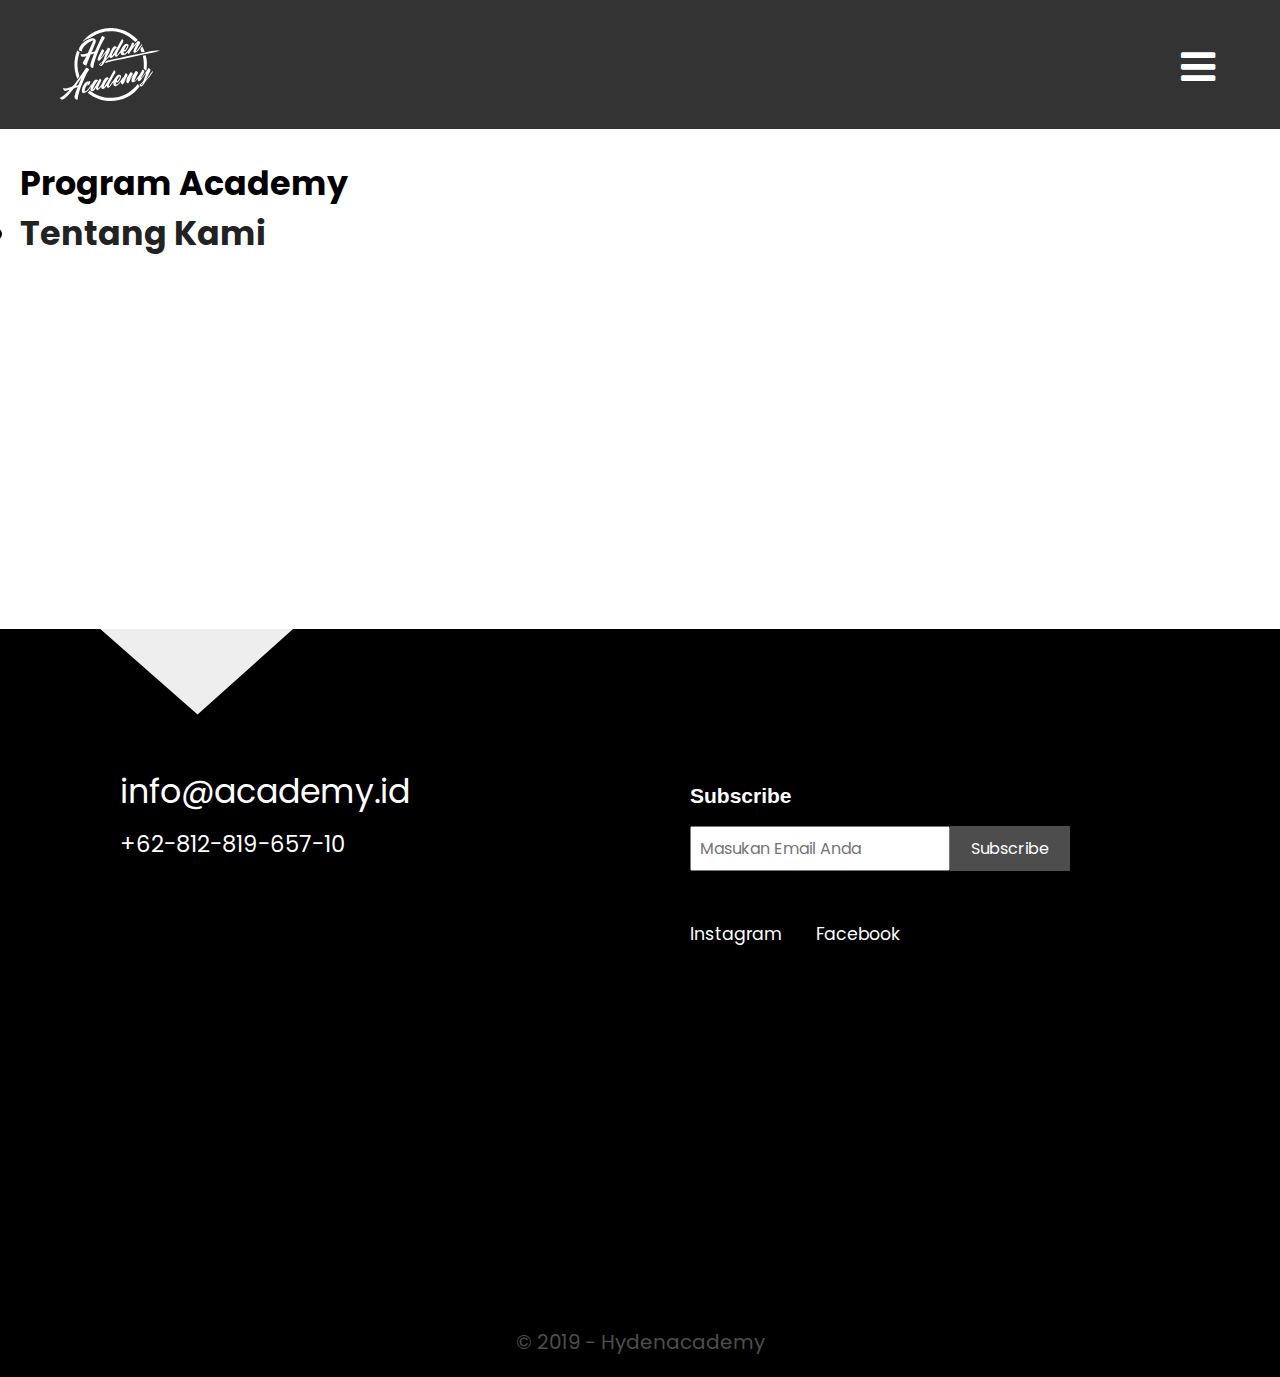
==== akademi.html @ f4fe7ba1 "Add files via upload" ====
<!DOCTYPE html>

<html lang="en">
<head>
  <meta charset="utf-8">
  <script src="https://ajax.googleapis.com/ajax/libs/jquery/3.3.1/jquery.min.js"></script>
  <title>Hyden Academy</title>
  <meta name="viewport" content="width=device-width, initial-scale=1, minimum-scale=1, maximum-scale=1">
  <link href="https://fonts.googleapis.com/css?family=Poppins" rel="stylesheet">
  <link rel="stylesheet" href="https://cdnjs.cloudflare.com/ajax/libs/font-awesome/4.7.0/css/font-awesome.min.css">

  <!-- Link Swiper's CSS -->
  <link rel="stylesheet" href="plugin/dist/css/swiper.min.css">
  <link rel="stylesheet" type="text/css" href="style.css">


</head>
<body>
  <!-- Swiper -->
  <header>
    <div class="top-header-akademi">
      <div class="logo">
        <a href="index.html">
          <img src="img/logowhite.svg" width="100px" alt="logo">
        </a>
      </div>
      <div class="nav">
        <div class="open-nav">
           <i class="fa fa-bars"></i>
        </div>
        <nav>
          <div class="close-nav">
            <i class="fa fa-times"></i>
          </div>
          <ul>
            <li><a href="index.html"> Beranda </a></li>
            <li><a href="index.html#tentangKami" id="tentangkami"> Tentang Kami </a></li>
            <li><a href="index.html#galeriSection" id="galeri-button"> Galeri </a></li>

            <li><a href="akademi.html"> Akademi </a></li>
            <li><a href="index.html"> Karir </a></li>
            <li><a href="index.html"> Dukung Kami </a></li>
            <li><a href="index.html"> Kontak </a></li>
          </ul>
        </nav>
      </div>
    </div>
  </header>
  <div class="clearfix"></div>
  

  <main>
    <div class="col-12 program-academy">
      <div class="title-big f-poppins title-academy1">
        <div class="big-font"><h7>Program Academy</h7></div>
        <li><a href="index.html#tentangKami" id="tentangkami"> Tentang Kami </a></li>
      </div>
    </div>
  </main>
  <img src="img/shape2.svg" width="100%" style="margin-bottom: -4px;">
  <footer>
    <div class="col-6 footer-left">
      <div class="email f-poppins">
        info@academy.id
      </div>
      <div class="number-phone f-poppins">
        +62-812-819-657-10
      </div>
    </div>
     <div class="col-6 footer-right">
      <div class="subs-form">
        <form action="#" method="POST">
          <h2>Subscribe</h2>
          <input type="text" name="" placeholder="Masukan Email Anda"><input type="submit" name="" value="Subscribe">
        </form>
      </div>
      <div class="medsos f-poppins">
        <a href="http://instagram.com" target="_blank">Instagram</a> <a href="http://Facebook.com" target="_blank">Facebook</a>
      </div>
    </div>
    <div class="col-12 footer-bottom f-poppins">
      <center> &copy; 2019 - Hydenacademy</center>
    </div>
  </footer>

  

  <!-- Swiper JS -->
  <script src="plugin/dist/js/swiper.min.js"></script>

  <!-- Initialize Swiper -->
  <script>
    var swiperHead = new Swiper('.swiper-header', {

      spaceBetween: 30,
      centeredSlides: true,
      autoplay: {
        delay: 3000,
        disableOnInteraction: false,
      },
      pagination: {
        el: '.page-head',
        clickable: true,
      },
        fadeEffect: {
        crossFade: true
      },

    });

    var galleryThumbs = new Swiper('.gallery-thumbs', {
      spaceBetween: 10,
      slidesPerView: 7,
      freeMode: true,
      watchSlidesVisibility: true,
      watchSlidesProgress: true,
    });

    var galleryTop = new Swiper('.gallery-top', {
      autoplay: {
        delay: 3000,
        disableOnInteraction: false,
      },
      spaceBetween: 10,
      navigation: {
        nextEl: '.swiper-button-next',
        prevEl: '.swiper-button-prev',
      },
      thumbs: {
        swiper: galleryThumbs
      }
    });

    var swiperCenteredProgram = new Swiper('.swiper-container-centered', {
      slidesPerView: 'auto',
      spaceBetween: 100,
      centeredSlides: true,
      grabCursor: true,
     pagination: {
        el: '.swiper-pagination',
        clickable: true,
      },
    });

   $(document).ready(function(){
      $("nav div").slideUp();
      $("nav ul").slideUp();

     $(".close-nav i").click(function(){
       $("nav div").fadeOut(300);
        $("nav ul").fadeOut(300);
        $("nav").animate({"width":"0%"},700);
      });

     $(".open-nav i").click(function(){
      $("nav div").css({"opacity":"1"});
      $("nav div").fadeIn(800);
      $("nav ul").slideDown(800);
      $("nav").animate({"width":"300px"},300);
     })
   })

   // Add smooth scrolling to all links
  $("#tentangkami,#galeri-button").click(function(event) {
      

      

      $("nav div").fadeOut(300);
      $("nav ul").fadeOut(300);
      $("nav").animate({"width":"0%"},700);

    });
  </script>
</body>
</html>
---- style.css ----
*{
  box-sizing: border-box;
}
html, body {
  position: relative;
  height: 100%;
  background: #fff;
  scroll-behavior: smooth;
}
body {
  background: #eee;
  font-family: Helvetica Neue, Helvetica, Arial, sans-serif;
  font-size: 14px;
  color:#000;
  margin: 0;
  padding: 0;
}
a{
  color: #222;
  text-decoration: none;
}
.header-home{
  position: relative;
  height: 100vh;
  min-height: 550px;
}

.moveCenter{
  position: absolute;
  top: 50%;
  left: 50%;
  transform: translate(-50%,-50%);
}

/*----Coluum---*/
.col-1 {width: 8.33%;}
.col-2 {width: 16.66%;}
.col-3 {width: 25%;}
.col-4 {width: 33.33%;}
.col-5 {width: 41.66%;}
.col-6 {width: 50%;}
.col-7 {width: 58.33%;}
.col-8 {width: 66.66%;}
.col-9 {width: 75%;}
.col-10 {width: 83.33%;}
.col-11 {width: 91.66%;}
.col-12 {width: 100%;}

[class*="col-"]{
  //border:1px solid #000;
  float: left;
}

/*Responsive*/
@media(max-width: 800px){
  [class*="col-"]{
    width: 100%;
  }
}


.clearfix{
  clear: both;
}
.f-poppins{
  font-family: 'Poppins', sans-serif;
}
.swiper-container {
  width: 100%;
  height: 100%;
}
.swiper-pagination-bullet{
  background: yellow;
}
.swiper-slide {
  text-align: center;
  font-size: 18px;
  /* Center slide text vertically */
  display: -webkit-box;
  display: -ms-flexbox;
  display: -webkit-flex;
  display: flex;
  -webkit-box-pack: center;
  -ms-flex-pack: center;
  -webkit-justify-content: center;
  justify-content: center;
  -webkit-box-align: center;
  -ms-flex-align: center;
  -webkit-align-items: center;
  align-items: center;
}
.swiper-slide{
  background-size: cover !important;
}
/*---------  Navigation  ---------*/
.open-nav{
  position: fixed;
  color: #fff;
  top: 40px;
  right: 50px;
  font-size: 30pt;
  cursor: pointer;
  background: #333;
  padding: 5px 15px 5px 15px;
  border-radius: 5px;
  z-index: 99999;
}
.nav nav li{
  list-style: none;
  font-family: "poppins",sans-serif;
  
}
nav{
  position: fixed;
  top: 0;
  right: 0%;
  height: 100vh;
  background: #222;
  overflow-y: auto;
  width: 0px;
  padding-top: 100px;
  z-index: 99999;
}
.nav li{
  margin-right: 40px;
}
.nav nav li a:first-child{
  border-top: none;
}
.nav nav li a{
  display: inline-block;
  padding-left: 20px;
  line-height: 3.5;
  color: #fff;
  font-size: 12pt;
  position: relative;
  display: block;
  margin-left: 0;
  border-bottom: 1px solid #333;
  border-top: 1px solid #333;
}
.nav nav li a:hover:before{
  width: 100%;
  transition: all 0.5s;
  -ms-transition: all 0.5s;
  -moz-transition: all 0.5s;
  -o-transition: all 0.5s;
  -webkit-transition: all 0.5s;
  height: 1.6px;
}
.nav nav li a:before{
  position: absolute;
  bottom: -1px;
  left: 0px;
  content: " ";
  height: 1.3px;
  width: 1px;
  background: #fff;
  transition: all 0.5s;
  -ms-transition: all 0.5s;
  -moz-transition: all 0.5s;
  -o-transition: all 0.5s;
  -webkit-transition: all 0.5s;
}
.close-nav{
  position: absolute;
  top: 40px;
  right: 20%;
  color: #fff;
  z-index: 99;
  font-size: 30pt;
  cursor: pointer;
  transition: all 0.3s;
}
.close-nav:hover i{
  transform: rotate(90deg);
  -webkit-transform: rotate(90deg);
  -ms-transform: rotate(90deg);
  -moz-transform: rotate(90deg);
  transition: all 0.3s;
}

/*------    Top Header     -------*/
.top-header{
  padding: 20px;
  position: absolute;
  z-index: 999;
}
/*------    Header     -------*/
.quotes-head{
  color: #fff;
  letter-spacing: 2px;
  font-size: 29pt;
  text-align: left;
  position: absolute;

  left: 140px;
  font-weight: bold;
}
.quotes-by{
  font-size: 20pt;
  margin-top: 20px;
  color: #eee;
  font-weight: normal;
}
.line-quotes{
  vertical-align: middle;
  display: inline-block;
  height: 1px;
  width: 70px;
  background: #FFCC00;
  margin-right: 20px;
}
/*----Follow Us Header----*/
.followus-header{
  position: absolute;
  z-index: 999;
  bottom: 50px;
  left: 50px;
  color: #fff;
}
.followus-header span{
  margin-right: 80px;
}
.followus-header a{
  position: relative;
  color: #fff;
  margin-right: 30px;
}
.followus-header a:before{
  position: absolute;
  bottom: -7px;
  content: " ";
  height: 1.3px;
  width: 0;
  background: #fff;
  transition: all 0.3s;
  -ms-transition: all 0.3s;
  -moz-transition: all 0.3s;
  -o-transition: all 0.3s;
  -webkit-transition: all 0.3s;
}
.followus-header a:hover:before{
  width: 100%;
  transition: all 0.3s;
  -ms-transition: all 0.3s;
  -moz-transition: all 0.3s;
  -o-transition: all 0.3s;
  -webkit-transition: all 0.3s;
}



/*-----ABOUT----*/
.about{
  height: 100vh;
  position: relative;
}
.about p{
  font-size: 13pt;
  margin-top: 80px;
  width: 500px;
  line-height: 2;
}
.button-about{
  float: right;
  margin-top: 60px;
  margin-bottom: -80px;
}
.button-about a{
  display: block;
  background: #fff;
  padding: 10px;
  width: 210px;
  border:3px solid #333;
  text-align: center;
  font-weight: bold;
  border-radius: 50px;
  box-shadow: 0px 15px 15px -10px rgba(0,0,0,0.3);
  transition: all 0.3s;
  -webkit-transform:all 0.3s;
  -ms-transform:all 0.3s;
  -moz-transform:all 0.3s;
  -o-transform:all 0.3s;
}
.button-about a:hover{
  background: #333;
  color: #fff;
  transition: all 0.3s;
  -webkit-transform:all 0.3s;
  -ms-transform:all 0.3s;
  -moz-transform:all 0.3s;
  -o-transform:all 0.3s;
}


/*Heading*/
.title-big{
  margin-top: -100px;
  font-size: 25pt;
  font-weight: bold;
}
.title-big .big-font{
  display: inline-block;
}
.program-head{
  margin-top: 100px;
}
.title-big .main-head{
  display: inline-block;
  margin-top: 25px;
  vertical-align: top;
}
.title-small{
  font-weight: bold;
  font-size: 13pt;
}

/*--Gallery--*/
.gallery-col{
  height: 100vh;
  min-height: 550px;
}

.gallery-div {
  width: 100%;
  margin-left: auto;
  margin-right: auto;
}
.slide-swipe {
  
  
}
.gallery-top {
  height: 85%;
  width: 100%;
}
.img-gal-cover .swiper-slide{
  background-size: cover !important;
  background-position: center !important;
  position: relative;
}
.gal-caption{
  position: absolute;
  top: 15%;
  left: 5%;
  padding: 20px;
  width: 30%;
  font-size: 17pt;
  letter-spacing: 1px;
  background: rgba(0,0,0,0.9);
  color: #fff;
}
.gallery-thumbs {
  height: 15%;
  box-sizing: border-box;
  padding: 10px 0;
}
.gallery-thumbs .swiper-slide {
  height: 100%;
  opacity: 0.4;
}
.gallery-thumbs .swiper-slide-thumb-active {
  opacity: 1;
}


/*-----Program------*/
.program-academy{
  background: #fff;
  height: 530px;
  position: relative;
}
.text-big-program{
  position: absolute !important;
  top: 30px;
  left: 50px;
}
.swiper-container-centered{
  top: 50%;
  right: 0%;
  -webkit-transform:translate(0%,-50%);
  -ms-transform:translate(0%,-50%);
  -o-transform:translate(0%,-50%);
  -moz-transform:translate(0%,-50%);
  width: 100%;
  height: 280px;
  margin-top: 30px;
}
.swiper-container-centered .box-program{
  text-align: center;
  font-size: 18px;
  background: #fff;
  width: 500px;
  box-shadow: 0px 0px 10px -1px rgba(0,0,0,0.5);
}
.box-program{
  position: relative;

}
.detail-program{
  font-size: 11pt;
  text-align: left;
  margin-top: -60px;
}
.detail-program li{
  list-style-type: circle;
}
.detail-program h2{
  font-size: 17pt;
}
.detail-footer{
  position: absolute;
  bottom: 0;
  left: 0;
  
  width: 100%;
  height: 60px;
}
.box-program:nth-child(1) .detail-footer,
 .box-program:nth-child(1) .time{
  background: #A26D42;
}
.box-program:nth-child(2) .detail-footer,
 .box-program:nth-child(2) .time{
  background: #A2A2A8;
}
.box-program:nth-child(3) .detail-footer,
 .box-program:nth-child(3) .time{
  background: #FACF23;
}
.detail-footer a{
  background: #fff;
  border:2px solid #000;
  position: absolute;
  right: 30px;
  top: -20px;
  padding: 3px;
  display: block;
  width: 100px;
  border-radius: 100px;
}
.detail-footer a:hover{
  background: #333;
  color: #fff;
}
.time{
  padding: 10px;
  color: #fff;
  position: absolute;
  top: 0;
  right: 0;
}
.swp{
  margin-top: 5px;
}
.pagenation-program{
  margin-top: 30px;

}
.pagenation-program .swiper-pagination-bullet{
  top: 0 !important;
  background: #FEF966;
  padding: 1px;
}


/*Info COl*/
.info-col{
  background-image: url(img/gal2.jpg);
  background-position: bottom;
  background-size: cover;
  background-attachment: fixed;
  position: relative;
  z-index: 1;
}
.info-col:before{
  content: " ";
  position: absolute;
  width: 100%;
  height: 100%;
  background:rgba(0,0,0,0.8);
  z-index: -1;
  top: 0;
  left: 0;
}
.note-paper{
  position: absolute;
  width: 350px;
  padding: 40px 20px 40px 20px;
  background: #F7F86F;
  right: 200px;
  top: 100px;
  font-size: 12pt;
  line-height: 2;
  color: #333;
}
.info{
  padding: 70px;
  font-size: 20pt;
  font-weight: bold;
  color: #fff;
}


/*----Contact & Location----*/
.contact-loc{
  height: 98vh;
  background: #fff;
}
.location{
  position: relative;
}
.maps-address{
  margin: 0px 80px 80px 80px;
}
.location .maps{
  display: inline-block;
  box-shadow: 0px 30px 30px -20px rgba(0,0,0,0.3);
  transition: all 0.3s;
  width: 350px;
}
.location .maps:hover{
  box-shadow: 0px 10px 20px -1px rgba(0,0,0,0.3);
  transition: all 0.3s;
}
.contact-form h1{
  margin-left: 50px;
}
.location h1{
  margin-left: 80px;
}
.address{
  margin-top: 30px;
  color: #333;
  width: 350px;
  font-size: 13pt;
  text-align: center;
  font-weight: bold;
}
.form-contact{
  margin-left: 35px;
  position: absolute;
  display: block;
  float: none;
  width: 30%;
}
.name-emal input{
  width: 43% !important;
}
.form-contact input,.form-contact textarea{
  width: 95%;
  padding: 8px;
  margin: 15px 10px 15px 10px;
  border:none;
  border-bottom: 2px solid #333;
  outline: none;
  font-size: 14pt;
  font-family: 'Poppins', sans-serif;
}
.submit-button input{
  font-family: 'Poppins', sans-serif;
  background: #fff;
  color: #333;
  border:2px solid #333;
  cursor: pointer;
  border-radius: 100px;
  box-shadow: 0px 10px 20px -10px rgba(0,0,0,0.5);
  transition: all 0.3s;
  -ms-transition: all 0.3s;
  -moz-transition: all 0.3s;
  -o-transition: all 0.3s;
  -webkit-transition: all 0.3s;
}
.submit-button input:hover{
  background: #333;
  color: #fff;
  transition: all 0.3s;
  -ms-transition: all 0.3s;
  -moz-transition: all 0.3s;
  -o-transition: all 0.3s;
  -webkit-transition: all 0.3s;
}


/*footer*/
footer .col-6{
  background: #000;
  color: #fff;
  height: 60vh;
}
.footer-left{
  padding-left: 120px;
}
.footer-right{
  padding-left: 50px;
}
.email{
  font-size: 25pt;
}
.number-phone{
  font-size: 17pt;
  margin-top: 10px;
}
.subs-form input{
  font-family: 'Poppins', sans-serif;
  padding: 8px;
}
.subs-form input[type="text"]{
   width: 260px;
   font-size: 12pt;
}
.subs-form input[type="submit"]{
  font-size: 12pt;
  background: #4D4D4D;
  border:2px solid #4D4D4D;
  cursor: pointer;
  width: 120px;
  color: #fff;
}
.medsos{
  margin-top: 50px;
}
.medsos a{
  color: #fff;
  margin-right: 30px;
  font-size: 13pt;
  position: relative;
}
.medsos a:hover:before{
  width: 100%;
  transition: all 0.3s;
  -ms-transition: all 0.3s;
  -moz-transition: all 0.3s;
  -o-transition: all 0.3s;
  -webkit-transition: all 0.3s;
}
.medsos a:before{
  position: absolute;
  bottom: -7px;
  content: " ";
  height: 1.3px;
  width: 0;
  background: #fff;
  transition: all 0.3s;
  -ms-transition: all 0.3s;
  -moz-transition: all 0.3s;
  -o-transition: all 0.3s;
  -webkit-transition: all 0.3s;
}
.footer-bottom{
  color: #4d4d4d;
  background: #000;
  font-size: 15pt;
  padding: 20px;
}

.button-more a{
  font-weight: bold;
  padding: 12px;
  background: #fff;
  display: block;
  width: 300px;
  border:3px solid #333;
  margin: 20px;
  border-radius: 100px;
  box-shadow: 0px 20px 10px -10px rgba(0,0,0,0.3);
  transition: all 0.3s;
  -ms-transition: all 0.3s;
  -moz-transition: all 0.3s;
  -o-transition: all 0.3s;
  -webkit-transition: all 0.3s;
}
.button-more a:hover{
  background: #333;
  color: #fff;
  transition: all 0.3s;
  -ms-transition: all 0.3s;
  -moz-transition: all 0.3s;
  -o-transition: all 0.3s;
  -webkit-transition: all 0.3s;
}
.top-header-akademi{

}


@media(max-width: 800px){
  .logo-height{
    display: none;
  }
  
  .quotes-head{
    top: 50%;
    font-size: 23pt;
    -webkit-transform:translate(0%,-50%);
  -ms-transform:translate(0%,-50%);
  -o-transform:translate(0%,-50%);
  -moz-transform:translate(0%,-50%);
  }
  .quotes-by{
    font-size: 15pt;
  }
  .logo-height {
    padding-top: 30px;
    height: 30vh;
  }
  .about p{
    padding: 30px;
    margin-top: 20px;
    padding-top: 20px;
    width: 100%;
    font-size: 11pt;
  }
  .title-big{
    font-size: 20pt;
    margin-left: 30px;
  }
  .title-small{
    margin-left: 30px;
  }
  .followus-header{
    font-size: 11pt;
    
  }
  .followus-header span{
    margin-right: 13px;
  }
  .followus-header a{
    margin-right: 10px;
     margin-right: 10px !important;
  }
  .button-about{
    margin-top: 0px;
    margin-right: 30px;
  }
  .quotes-head{
    left: 30px;
  }
  .moveCenter,.program-academy{
    left: 0%;
    -webkit-transform:translate(0%,-0%);
    -ms-transform:translate(0%,-0%);
    -o-transform:translate(0%,-0%);
    -moz-transform:translate(0%,-0%);
  }
  .moveCenter{
    top: 10%;
  }
  .detail-program{
    font-size: 9pt;
    line-height: 1.5;
  }
  .text-big-program{
    margin-top: 10px;
    left: 0;
  }
  .button-about a{
    font-size: 10pt;
  }
  .detail-program{
    font-size: 9pt;
    line-height: 1.5;
  }
  .detail-footer a{
    font-size: 11pt;
    top: -10px;
  }
  .detail-footer{
    padding: 4px;
  }
  .time{
    font-size: 10pt;
  }
  .info{
    font-size: 16pt;
    padding: 40px 40px 40px 20px;
  }
  #rem{
    display: none;
  }
  .maps iframe ,.address{
    width: 100% !important;
  }
  .location .maps{
     width: 100%;
  }
  .maps-address{
    margin: 30px;
  }
  .form-contact{
    margin: 25px;
    width: auto;
  }
  .location h1{
    margin-left: 30px;
  }
  .contact-form h1{
    margin-left: 30px;
  }
  .name-emal input{
    width: 42% !important;
  }
  .contact-loc{
    height: 600px;
  }
  .form-contact input,.form-contact textarea{
    width: 92%;
  }
  .footer-left{
    padding: 30px;
  }
  footer .col-6:nth-child(1){
    height: 180px;
  }
  footer .col-6:nth-child(2){
    height: 400px;
  }
  
  .title-big{
    margin-top: 0px;
  }
  .logo img{
    width: 120px;
  }
  .gal-caption{
    width: 60%;
    font-size: 15pt;
    text-align: left;
  }
  .open-nav{
    right: 25px;
    top: 30px;
  }
  .info-col{
    background-attachment: local;
  }
  .program-head{
    margin-top: 0px;
  }


  
}
@media(max-width: 500px){
  .swiper-container-centered .box-program{
    width: 100%;
  }
}
@media(max-width: 1055px){
  .note-paper{
    display: none; 
  }
}




/*Akademi*/
.top-header-akademi{
  padding: 28px 28px 25px 60px;
  background: #333;
}
.program-academy{
  height: 500px;
}
.title-academy1{
  margin-top: 30px !important;
  margin: 20px;
}
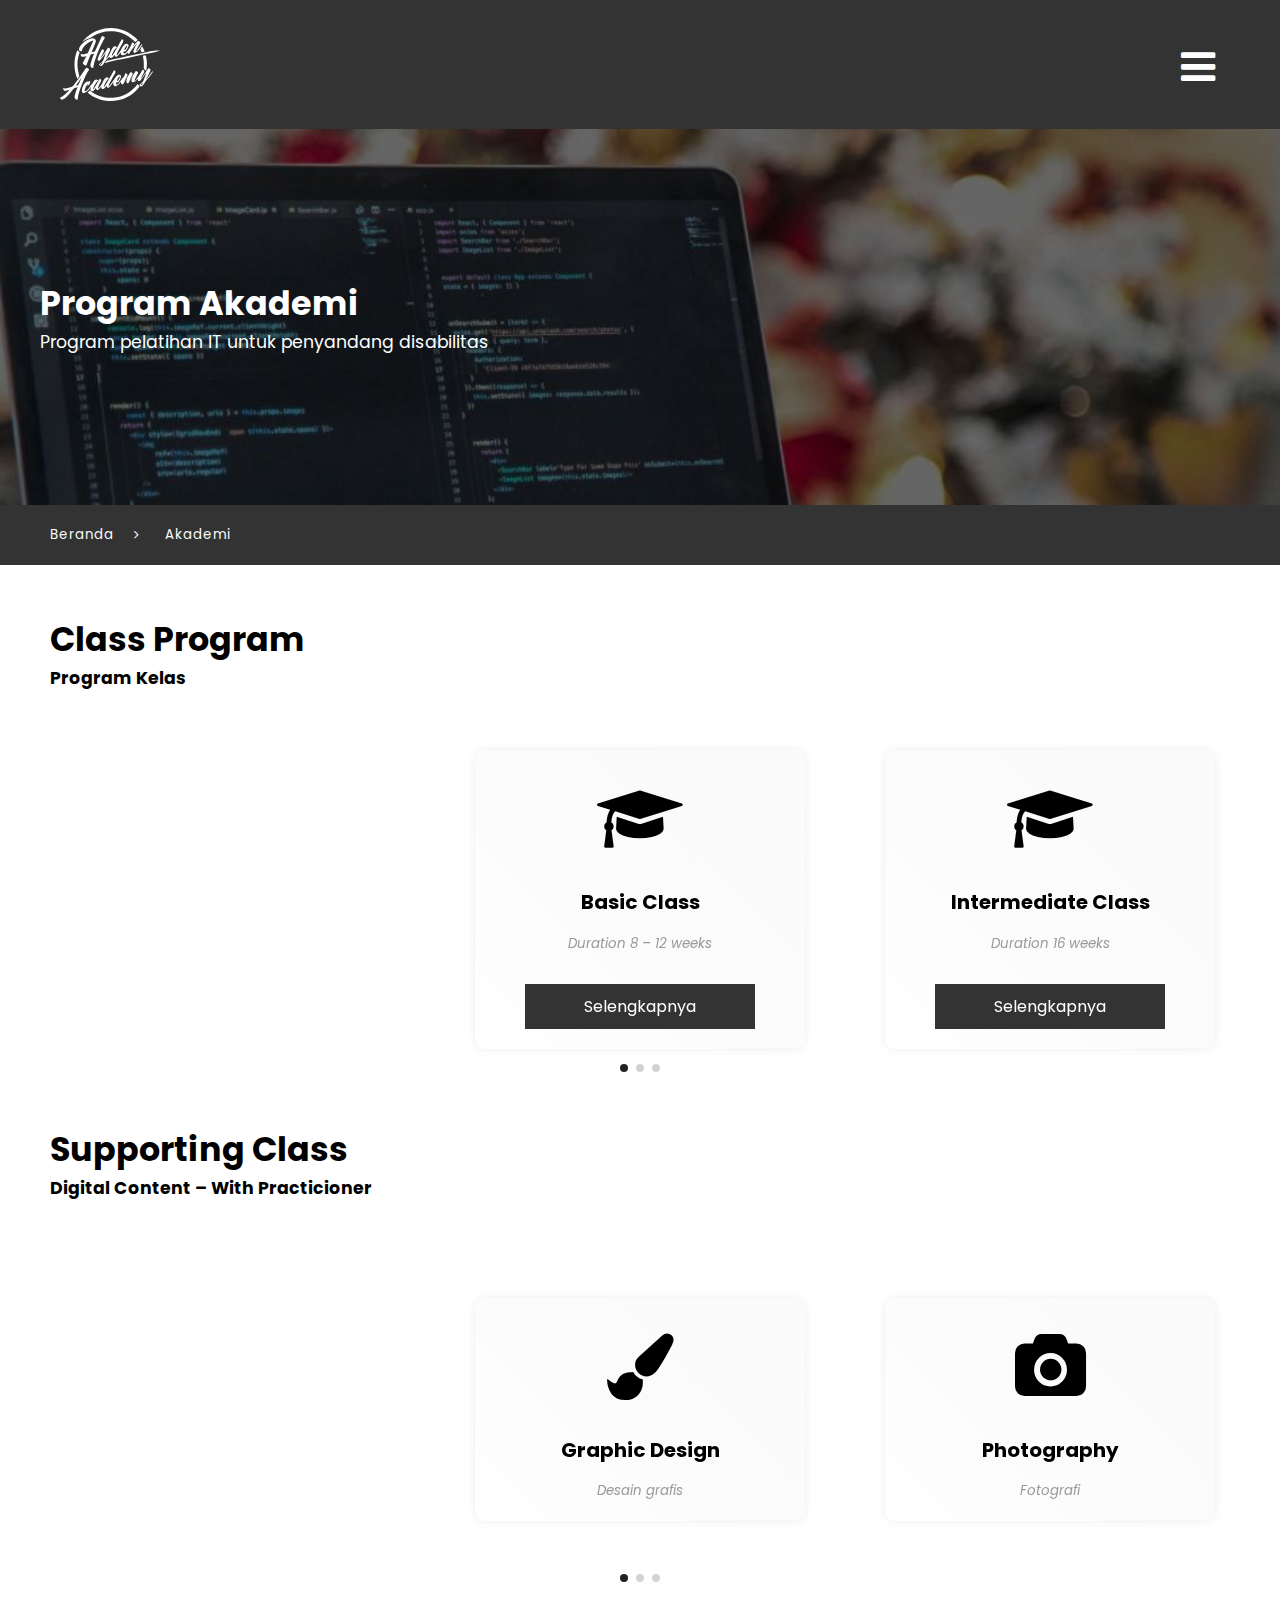
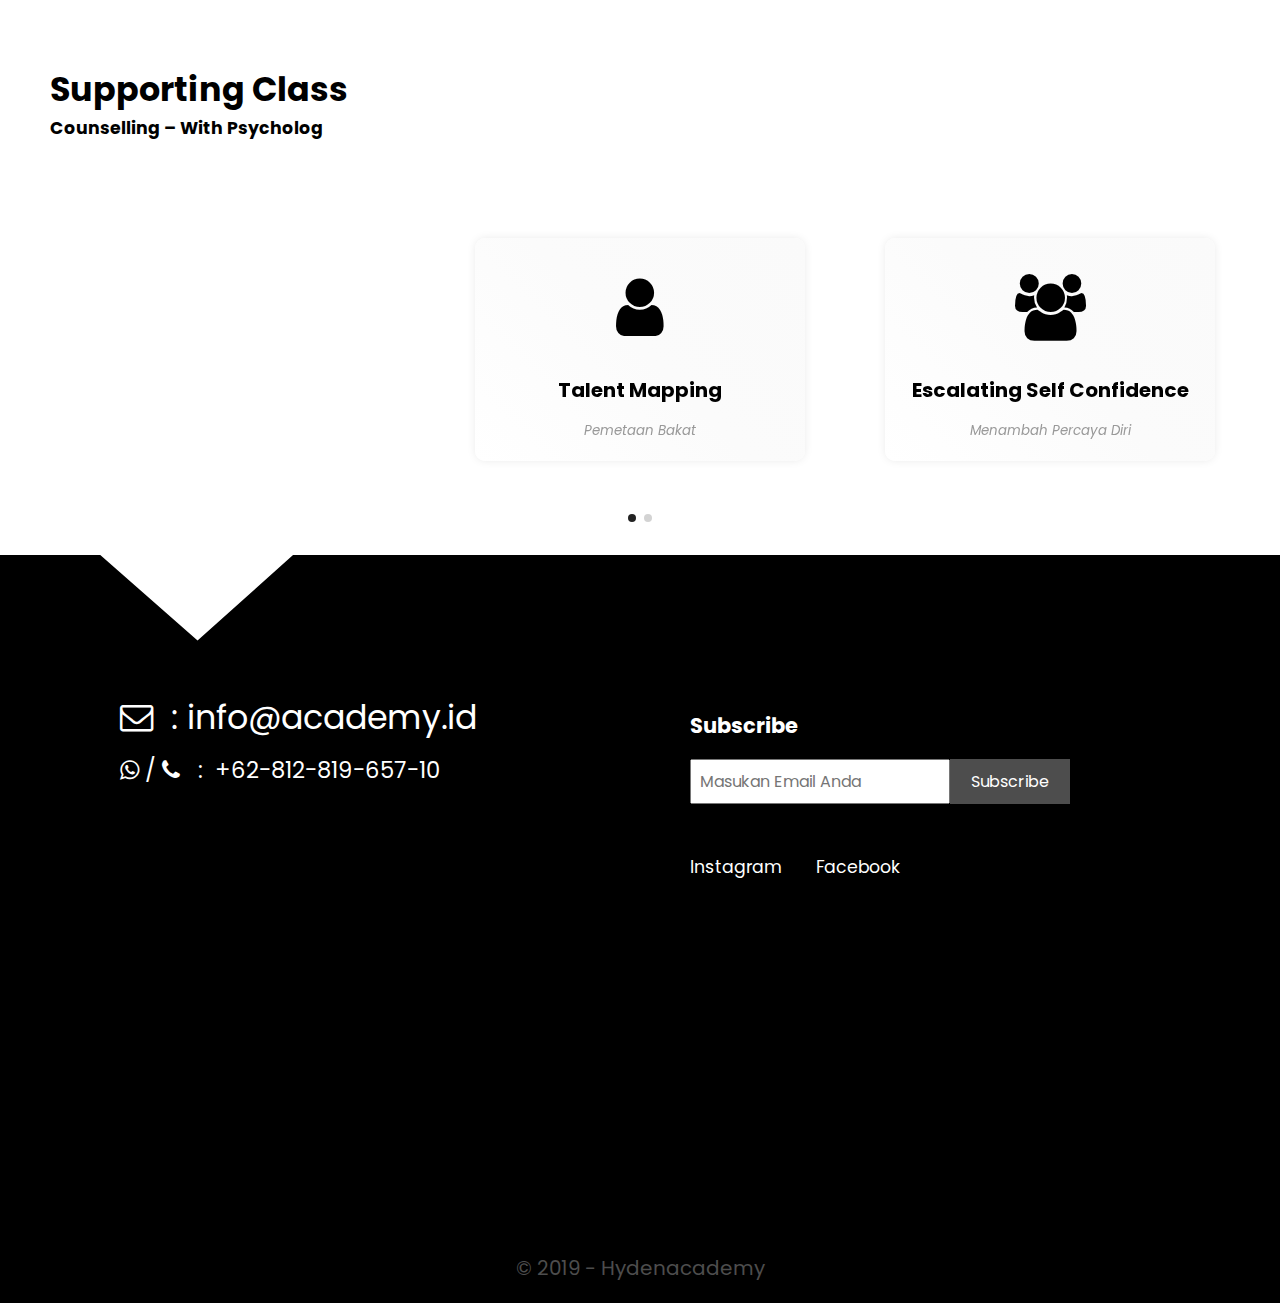
==== commit becc6fea: "Add files via upload" ====
--- a/akademi.html
+++ b/akademi.html
@@ -4,7 +4,7 @@
 <head>
   <meta charset="utf-8">
   <script src="https://ajax.googleapis.com/ajax/libs/jquery/3.3.1/jquery.min.js"></script>
-  <title>Hyden Academy</title>
+  <title>Akademi | Hydenacademy</title>
   <meta name="viewport" content="width=device-width, initial-scale=1, minimum-scale=1, maximum-scale=1">
   <link href="https://fonts.googleapis.com/css?family=Poppins" rel="stylesheet">
   <link rel="stylesheet" href="https://cdnjs.cloudflare.com/ajax/libs/font-awesome/4.7.0/css/font-awesome.min.css">
@@ -15,7 +15,7 @@
 
 
 </head>
-<body>
+<body style="background: #fff;">
   <!-- Swiper -->
   <header>
     <div class="top-header-akademi">
@@ -38,9 +38,9 @@
             <li><a href="index.html#galeriSection" id="galeri-button"> Galeri </a></li>
 
             <li><a href="akademi.html"> Akademi </a></li>
-            <li><a href="index.html"> Karir </a></li>
-            <li><a href="index.html"> Dukung Kami </a></li>
-            <li><a href="index.html"> Kontak </a></li>
+            <li><a href="karir.html"> Karir </a></li>
+            <li><a href="dukung.html"> Dukung Kami </a></li>
+            <li><a href="kontak.html"> Kontak </a></li>
           </ul>
         </nav>
       </div>
@@ -50,21 +50,297 @@
   
 
   <main>
-    <div class="col-12 program-academy">
-      <div class="title-big f-poppins title-academy1">
-        <div class="big-font"><h7>Program Academy</h7></div>
-        <li><a href="index.html#tentangKami" id="tentangkami"> Tentang Kami </a></li>
-      </div>
-    </div>
+    <div class="col-12 program-academy-ac">
+      <div class=" f-poppins title-academy1">
+        <div class="header-academy">
+          <div class="big-font-ac"><h7>Program Akademi</h7></div>
+          <div class="title-small-ac">Program pelatihan IT untuk penyandang disabilitas</div>
+        </div>
+      </div>
+    </div>
+    <div class="col-12 bread-crumb f-poppins">
+      <a href="index.html">Beranda</a><i class="fa fa-angle-right"></i>&nbsp;Akademi
+    </div>
+
+    <div class="col-12 title-ac-box">
+      <div class="title-big f-poppins">
+          <div class="big-font"><h7>Class Program</h7></div>
+        </div>
+        <div class="title-small f-poppins">
+           Program Kelas
+        </div>
+    </div>
+    <div class="col-12 lvl-ac">
+
+
+
+      <div class="modal modal-1">
+        <div class="modal-center">
+          <div class="modal-content f-poppins">
+            <div class="close-modal cm1"><i class="fa fa-times"></i></div>
+            <h2>Basic Class</h2>
+            <div class="Duration">
+                    Duration 8 – 12 weeks
+                  </div>
+                  <div class="Sylabus">
+                    Sylabus :
+                  </div>
+                  <div class="pargraph-lvl">
+                    <p>
+                      <ul>
+                        <li> Introduction to Website, Domain, and Hosting.</li> 
+                        <li> Introducing the tools: Code Editor, Graphic Editor, FTP </li>
+                        <li> HTML & CSS Coding</li>
+                        <li> Knowing User Interface and User Experience (UI/UX) </li>
+                        <li> Responsive Website Design </li>
+                        <li> Uploading website to Web Server </li>
+                      </ul>
+                    </p>
+                    <p class="t-left p-goals">
+                      <b>Goals</b>:  +After completing basic class, student will able to build website with UI/UX concept and mobile responsive design.  +Studentswill be ready to become Freelance Website Developer
+                    </p>
+                  </div>
+          </div>
+        </div>
+      </div>
+
+
+      <div class="modal modal-2">
+        <div class="modal-center">
+          <div class="modal-content f-poppins">
+            <div class="close-modal cm2"><i class="fa fa-times"></i></div>
+            <h2>Intermediate Class</h2>
+            <div class="Duration">
+                    Duration 16 weeks
+                  </div>
+                  <div class="Sylabus">
+                    Sylabus :
+                  </div>
+                  <div class="pargraph-lvl">
+                    <p>
+                      <ul>
+                        <li> Building Dynamic Website</li> 
+                        <li> Introducing Database, MySQL </li>
+                        <li> Basic Logic and Algorithm</li>
+                        <li> HTML, CSS, and PHP Coding </li>
+                        <li> Connecting the database in local and online </li>
+                        <li> Basic Javascript Coding </li>
+                      </ul>
+                    </p>
+                    <p class="t-left p-goals">
+                      <b>Goals</b>:  +ACompleting Intermediate Class is one step closer to become a profesional full stack website developer. + Student will be ready work as Junior Web Developer, Front End Developer, Web Administrator.
+                    </p>
+                  </div>
+          </div>
+        </div>
+      </div>
+
+
+      <div class="modal modal-3">
+        <div class="modal-center">
+          <div class="modal-content f-poppins">
+            <div class="close-modal cm3"><i class="fa fa-times"></i></div>
+            <h2>Advanced Class</h2>
+            <div class="Duration">
+                    Duration 16 weeks
+                  </div>
+                  <div class="Sylabus">
+                    Sylabus :
+                  </div>
+                  <div class="pargraph-lvl">
+                    <p>
+                      <ul>
+                        <li> Framework.</li> 
+                        <li> Javascript Library </li>
+                        <li> Advanced Database </li>
+                      </ul>
+                    </p>
+                    <p class="t-left p-goals">
+                      <b>Goals</b>:  +The advanced class is allocated to the student who has finished intermediate class and made a website project as a final assignment that the student already has a good understanding of the course materials. Joining Advanced class equals with job training or internship on corporate, because not only teaching we are also giving royalty to the student for case studies project that we finished with them.
+                    </p>
+                  </div>
+          </div>
+        </div>
+      </div>
+
+
+
+      <div class="swiper-container swiper-container-centered-2 scale-res swp-ac">
+          <div class="swiper-wrapper swp">
+            <div class="swiper-slide box-program f-poppins">
+              <div class="level f-poppins">
+                  <div class="t-center icon-lvl"><i class="fa fa-graduation-cap"></i></div>
+                  <div class="title-lvl t-center"><h2>Basic Class</h2></div>
+                  <div class="Duration t-center">
+                    Duration 8 – 12 weeks
+                  </div>
+                  <center>
+                    <div class="button-goals t-center basic-class">
+                      Selengkapnya
+                    </div>
+                  </center>
+              </div>
+            </div>
+
+
+            <div class="swiper-slide box-program f-poppins">
+              <div class="level f-poppins">
+                  <div class="t-center icon-lvl"><i class="fa fa-graduation-cap"></i></div>
+                  <div class="title-lvl t-center"><h2>Intermediate Class</h2></div>
+                  <div class="Duration t-center">
+                    Duration 16 weeks
+                  </div>
+                    <center>
+                      <div class="button-goals t-center inter-class">
+                        Selengkapnya
+                      </div>
+                    </center>
+              </div>
+            </div>
+
+            <div class="swiper-slide box-program f-poppins">
+              <div class="level f-poppins">
+                  <div class="t-center icon-lvl"><i class="fa fa-graduation-cap"></i></div>
+                  <div class="title-lvl t-center"><h2>Advanced Class</h2></div>
+                  <div class="Duration t-center">
+                    Duration 16 weeks
+                  </div>
+                    <center>
+                      <div class="button-goals t-center advanced-class">
+                        Selengkapnya
+                      </div>
+                    </center>
+              </div>
+            </div>
+
+
+          </div>
+          <!-- Add Pagination -->
+          <div class="swiper-pagination pagenation-ac"></div>
+       </div>
+    </div>
+
+     <div class="col-12 title-pa">
+      <div class="col-12 title-ac-box">
+        <div class="title-big f-poppins">
+            <div class="big-font"><h7>Supporting Class</h7></div>
+          </div>
+          <div class="title-small f-poppins">
+              Digital Content – With Practicioner
+          </div>
+      </div>
+    </div>
+    <div class="col-12 lvl-ac">
+
+      <div class="swiper-container swiper-container-centered-2 scale-res swp-ac">
+          <div class="swiper-wrapper swp">
+            <div class="swiper-slide box-program f-poppins">
+              <div class="level f-poppins">
+                  <div class="t-center icon-lvl"><i class="fa fa-paint-brush"></i></div>
+                  <div class="title-lvl t-center"><h2>Graphic Design</h2></div>
+                  <div class="Duration t-center">
+                    Desain grafis
+                  </div>
+              </div>
+            </div>
+
+
+            <div class="swiper-slide box-program f-poppins">
+              <div class="level f-poppins">
+                  <div class="t-center icon-lvl"><i class="fa fa-camera"></i></div>
+                  <div class="title-lvl t-center"><h2>Photography</h2></div>
+                  <div class="Duration t-center">
+                    Fotografi
+                  </div>
+              </div>
+            </div>
+
+            <div class="swiper-slide box-program f-poppins">
+              <div class="level f-poppins">
+                  <div class="t-center icon-lvl"><i class="fa fa-video-camera"></i></div>
+                  <div class="title-lvl t-center"><h2>Video Editing</h2></div>
+                  <div class="Duration t-center">
+                    Edit Video
+                  </div>
+              </div>
+            </div>
+
+
+          </div>
+          <!-- Add Pagination -->
+          <div class="swiper-pagination pagenation-ac"></div>
+       </div>
+       <div style="margin-bottom: 30px;"></div>
+    </div>
+
+
+
+
+    <div class="col-12 title-pa">
+      <div class="col-12 title-ac-box">
+        <div class="title-big f-poppins">
+            <div class="big-font"><h7>Supporting Class</h7></div>
+          </div>
+          <div class="title-small f-poppins">
+              Counselling – With Psycholog
+          </div>
+      </div>
+    </div>
+    <div class="col-12 lvl-ac">
+
+      <div class="swiper-container swiper-container-centered-2 scale-res swp-ac">
+          <div class="swiper-wrapper swp">
+            <div class="swiper-slide box-program f-poppins">
+              <div class="level f-poppins">
+                  <div class="t-center icon-lvl"><i class="fa fa-user"></i></div>
+                  <div class="title-lvl t-center"><h2>Talent Mapping</h2></div>
+                  <div class="Duration t-center">
+                    Pemetaan Bakat
+                  </div>
+              </div>
+            </div>
+
+
+            <div class="swiper-slide box-program f-poppins">
+              <div class="level f-poppins">
+                  <div class="t-center icon-lvl"><i class="fa fa-users"></i></div>
+                  <div class="title-lvl t-center"><h2>Escalating Self Confidence</h2></div>
+                  <div class="Duration t-center">
+                    Menambah Percaya Diri
+                  </div>
+              </div>
+            </div>
+
+
+
+          </div>
+          <!-- Add Pagination -->
+          <div class="swiper-pagination pagenation-ac"></div>
+       </div>
+       <div style="margin-bottom: 30px;"></div>
+    </div>
+
+
+
+
+   
   </main>
+
+
+
   <img src="img/shape2.svg" width="100%" style="margin-bottom: -4px;">
   <footer>
     <div class="col-6 footer-left">
       <div class="email f-poppins">
-        info@academy.id
+       <i class="fa fa-envelope-o"></i> &nbsp;:&nbsp;info@academy.id
       </div>
       <div class="number-phone f-poppins">
-        +62-812-819-657-10
+        <i class="fa fa-whatsapp"></i> / <i class="fa fa-phone"></i> &nbsp; :&nbsp; +62-812-819-657-10
       </div>
     </div>
      <div class="col-6 footer-right">
@@ -75,7 +351,7 @@
         </form>
       </div>
       <div class="medsos f-poppins">
-        <a href="http://instagram.com" target="_blank">Instagram</a> <a href="http://Facebook.com" target="_blank">Facebook</a>
+        <a href="http://instagram.com/hydenacademy" target="_blank">Instagram</a> <a href="http://Facebook.com" target="_blank">Facebook</a>
       </div>
     </div>
     <div class="col-12 footer-bottom f-poppins">
@@ -90,54 +366,14 @@
 
   <!-- Initialize Swiper -->
   <script>
-    var swiperHead = new Swiper('.swiper-header', {
-
-      spaceBetween: 30,
-      centeredSlides: true,
-      autoplay: {
-        delay: 3000,
-        disableOnInteraction: false,
-      },
-      pagination: {
-        el: '.page-head',
-        clickable: true,
-      },
-        fadeEffect: {
-        crossFade: true
-      },
-
-    });
-
-    var galleryThumbs = new Swiper('.gallery-thumbs', {
+
+    var swiperCenteredProgram = new Swiper('.swp-ac', {
+      slidesPerView: 'auto',
       spaceBetween: 10,
-      slidesPerView: 7,
-      freeMode: true,
-      watchSlidesVisibility: true,
-      watchSlidesProgress: true,
-    });
-
-    var galleryTop = new Swiper('.gallery-top', {
-      autoplay: {
-        delay: 3000,
-        disableOnInteraction: false,
-      },
-      spaceBetween: 10,
-      navigation: {
-        nextEl: '.swiper-button-next',
-        prevEl: '.swiper-button-prev',
-      },
-      thumbs: {
-        swiper: galleryThumbs
-      }
-    });
-
-    var swiperCenteredProgram = new Swiper('.swiper-container-centered', {
-      slidesPerView: 'auto',
-      spaceBetween: 100,
       centeredSlides: true,
       grabCursor: true,
      pagination: {
-        el: '.swiper-pagination',
+        el: '.pagenation-ac',
         clickable: true,
       },
     });
@@ -162,15 +398,45 @@
 
    // Add smooth scrolling to all links
   $("#tentangkami,#galeri-button").click(function(event) {
-      
-
-      
-
       $("nav div").fadeOut(300);
       $("nav ul").fadeOut(300);
       $("nav").animate({"width":"0%"},700);
 
     });
+  $(".modal").fadeOut();
+  $(".modal-content").slideUp();
+
+  $(".cm1").click(function(){
+     $(".modal-1 .modal-content").slideUp(300);
+     $(".modal-1").fadeOut(600);
+   });
+  $(".cm2").click(function(){
+     $(".modal-2 .modal-content").slideUp(300);
+     $(".modal-2").fadeOut(600);
+   });
+  $(".cm3").click(function(){
+     $(".modal-3 .modal-content").slideUp(300);
+     $(".modal-3").fadeOut(600);
+   });
+
+   $(".basic-class").click(function(){
+     $(".modal-1").fadeIn(300);
+     $(".modal-1 .modal-content").slideDown(400);
+   });
+
+   $(".inter-class").click(function(){
+     $(".modal-2").fadeIn(300);
+     $(".modal-2 .modal-content").slideDown(400);
+   });
+
+   $(".advanced-class").click(function(){
+     $(".modal-3").fadeIn(300);
+     $(".modal-3 .modal-content").slideDown(400);
+   });
+
+   
+
+
   </script>
 </body>
 </html>
--- a/style.css
+++ b/style.css
@@ -12,8 +12,9 @@
   font-family: Helvetica Neue, Helvetica, Arial, sans-serif;
   font-size: 14px;
   color:#000;
-  margin: 0;
+  margin: 0 auto;
   padding: 0;
+  max-width: 2000px;
 }
 a{
   color: #222;
@@ -419,15 +420,15 @@
 }
 .box-program:nth-child(1) .detail-footer,
  .box-program:nth-child(1) .time{
-  background: #A26D42;
+  background: linear-gradient(45deg,#999,#555,#777);
 }
 .box-program:nth-child(2) .detail-footer,
  .box-program:nth-child(2) .time{
-  background: #A2A2A8;
+  background: linear-gradient(45deg,#999,#555,#777);
 }
 .box-program:nth-child(3) .detail-footer,
  .box-program:nth-child(3) .time{
-  background: #FACF23;
+  background: linear-gradient(45deg,#999,#555,#777);
 }
 .detail-footer a{
   background: #fff;
@@ -451,6 +452,7 @@
   top: 0;
   right: 0;
 }
+
 .swp{
   margin-top: 5px;
 }
@@ -458,6 +460,7 @@
   margin-top: 30px;
 
 }
+
 .pagenation-program .swiper-pagination-bullet{
   top: 0 !important;
   background: #FEF966;
@@ -685,7 +688,264 @@
 }
 
 
+
+
+
+
+
+/*Akademi*/
+.top-header-akademi{
+  padding: 28px 28px 25px 60px;
+  background: #333;
+}
+.title-academy1{
+  margin-top: 0px !important;
+}
+.header-academy{
+  padding: 150px 40px 150px 40px;
+  color: #fff;
+  background: url(img/1.jpg)center;
+  background-attachment: fixed;
+  background-size: cover;
+  position: relative;
+  z-index: 99;
+}
+.bread-crumb{
+  padding: 20px 20px 20px 50px;
+  background: #333;
+  font-size: 10pt;
+  letter-spacing: 1px;
+   color: #fafafa;
+}
+.bread-crumb i{
+  margin-right: 20px;
+  margin-left: 20px; 
+}
+.bread-crumb a{
+  color: #fafafa;
+
+}
+.bread-crumb a:hover{
+  text-decoration: underline;
+}
+.Duration{
+  font-size: 10pt;
+  font-style: italic;
+  color: #999;
+}
+.big-font-ac{
+  font-size: 25pt;
+  font-weight: bold;
+}
+.title-small-ac{
+  font-size: 13pt;
+}
+.level{
+  width: 330px;
+  background: linear-gradient(45deg,#fff,#FBFBFB,#fafafa);
+  padding: 20px;
+  margin-top: 50px;
+  margin-bottom: 50px;
+  box-shadow: 0px 0px 10px -1px rgba(0,0,0,0.1);
+  border-radius: 10px;
+}
+.t-center{
+  text-align: center;
+}
+.t-left{
+  text-align: left;
+}
+.pargraph-lvl ul{
+  text-align: left;
+}
+.icon-lvl{
+  font-size: 50pt;
+}
+.Sylabus{
+  margin-top: 15px;
+}
+.pargraph-lvl li{
+  list-style: circle;
+  margin-top: 20px;
+}
+.pargraph-lvl{
+  font-size: 10pt;
+  text-align: center;
+}
+.button-goals{
+  margin-top: 30px;
+  cursor: pointer;
+  padding: 10px;
+  width: 230px;
+  background: #333;
+  font-size:12pt;
+  color: #fff;
+}
+.title-pa h1,.title-pa h2,.title-pa h3,.title-pa h4{
+  margin: 50px 0px -100px 30px;
+}
+.swipe-con-height-ac{
+  height: 700px;
+  top: 0%;
+  right: 0%;
+  -webkit-transform:translate(0%,0%);
+  -ms-transform:translate(0%,0%);
+  -o-transform:translate(0%,0%);
+  -moz-transform:translate(0%,0%);
+  width: 100%;
+  margin-top: 30px;
+}
+h2,h1{
+  font-family: "poppins",sans-serif;
+}
+.pagenation-ac .swiper-pagination-bullet{
+ background: #222; 
+}
+.lvl-ac{
+  margin-top: 250px;
+  margin-bottom: -200px;
+}
+.swiper-container-centered-2{
+  top: 50%;
+  right: 0%;
+  -webkit-transform:translate(0%,-50%);
+  -ms-transform:translate(0%,-50%);
+  -o-transform:translate(0%,-50%);
+  -moz-transform:translate(0%,-50%);
+  width: 100%;
+  height: 380px;
+  margin-top: 30px;
+}
+.swiper-container-centered-2 .box-program{
+  text-align: center;
+  font-size: 18px;
+  background: #fff;
+  width: 400px;
+}
+.title-lvl h2{
+  font-size: 15pt;
+}
+.title-ac-box{
+  margin-top: 150px;
+  padding-left: 50px;
+  margin-bottom: -100px;
+}
+
+
+
+
+
+
+/*Karir*/
+.header-karir{
+  padding: 120px 40px 120px 40px;
+  color: #fff;
+  background: url(img/2.jpg)center;
+  background-attachment: fixed;
+  background-size: cover;
+  position: relative;
+  z-index: 99;
+}
+.career{
+  font-family: "poppins",sans-serif;
+  font-size: 13pt;
+  margin-top: 100px;
+  padding-left: 50px;
+  padding-right: 50px;
+}
+.career p{
+  line-height: 3;
+}
+
+
+
+
+/*Dukung*/
+.header-dukung{
+  padding: 150px 40px 150px 40px;
+  color: #fff;
+  background: url(img/4.jpg)top;
+  background-attachment: fixed;
+  background-size: cover;
+  position: relative;
+  z-index: 99;
+}
+.box-norek{
+  border:1px solid #333;
+  display: inline-block;
+  padding: 10px;
+  width: 500px;
+  line-height: 3;
+}
+.box-norek table{
+  width: 500px;
+}
+
+
+/*Kontak*/
+.header-kontak{
+  padding: 150px 40px 150px 40px;
+  color: #fff;
+  background: url(img/5.jpg)top;
+  background-attachment: fixed;
+  background-size: cover;
+  position: relative;
+  z-index: 99;
+}
+
+/*Modal*/
+.modal{
+  position: fixed;
+  top: 0;
+  left: 0;
+  width: 100%;
+  height: 100%;
+  background: rgba(0,0,0,0.8);
+  z-index: 99999;
+}
+.modal{
+  display: none;
+}
+.modal-content{
+  overflow: auto;
+  background: #fff;
+  margin-top: 40px;
+  padding: 30px;
+  position: relative;
+  border-radius: 5px;
+}
+.close-modal{
+  position: absolute;
+  right: 30px;
+  font-size: 25pt;
+  cursor: pointer;
+}
+.modal-center{
+  width: 35%;
+  margin: 0 auto;
+}
+.p-goals{
+  line-height: 2;
+}
+
+
+
+
+
 @media(max-width: 800px){
+  .career{
+    font-size: 11pt;
+    line-height: 1;
+  }
+  .email{
+    font-size: 20pt;
+  }
+  .number-phone{
+    font-size: 14pt;
+  }
+  .header-karir,.header-academy{
+    background-attachment: local !important;
+  }
   .logo-height{
     display: none;
   }
@@ -838,7 +1098,21 @@
   .program-head{
     margin-top: 0px;
   }
-
+  .level{
+    width: 100%;
+  }
+  .title-ac-box{
+    padding-left: 0px !important;
+  }
+  .top-header-akademi{
+    padding: 25px !important;
+  }
+  .box-norek{
+    width: 100%;
+  }
+  .box-norek table{
+    width: auto;
+  }
 
   
 }
@@ -851,20 +1125,4 @@
   .note-paper{
     display: none; 
   }
-}
-
-
-
-
-/*Akademi*/
-.top-header-akademi{
-  padding: 28px 28px 25px 60px;
-  background: #333;
-}
-.program-academy{
-  height: 500px;
-}
-.title-academy1{
-  margin-top: 30px !important;
-  margin: 20px;
 }